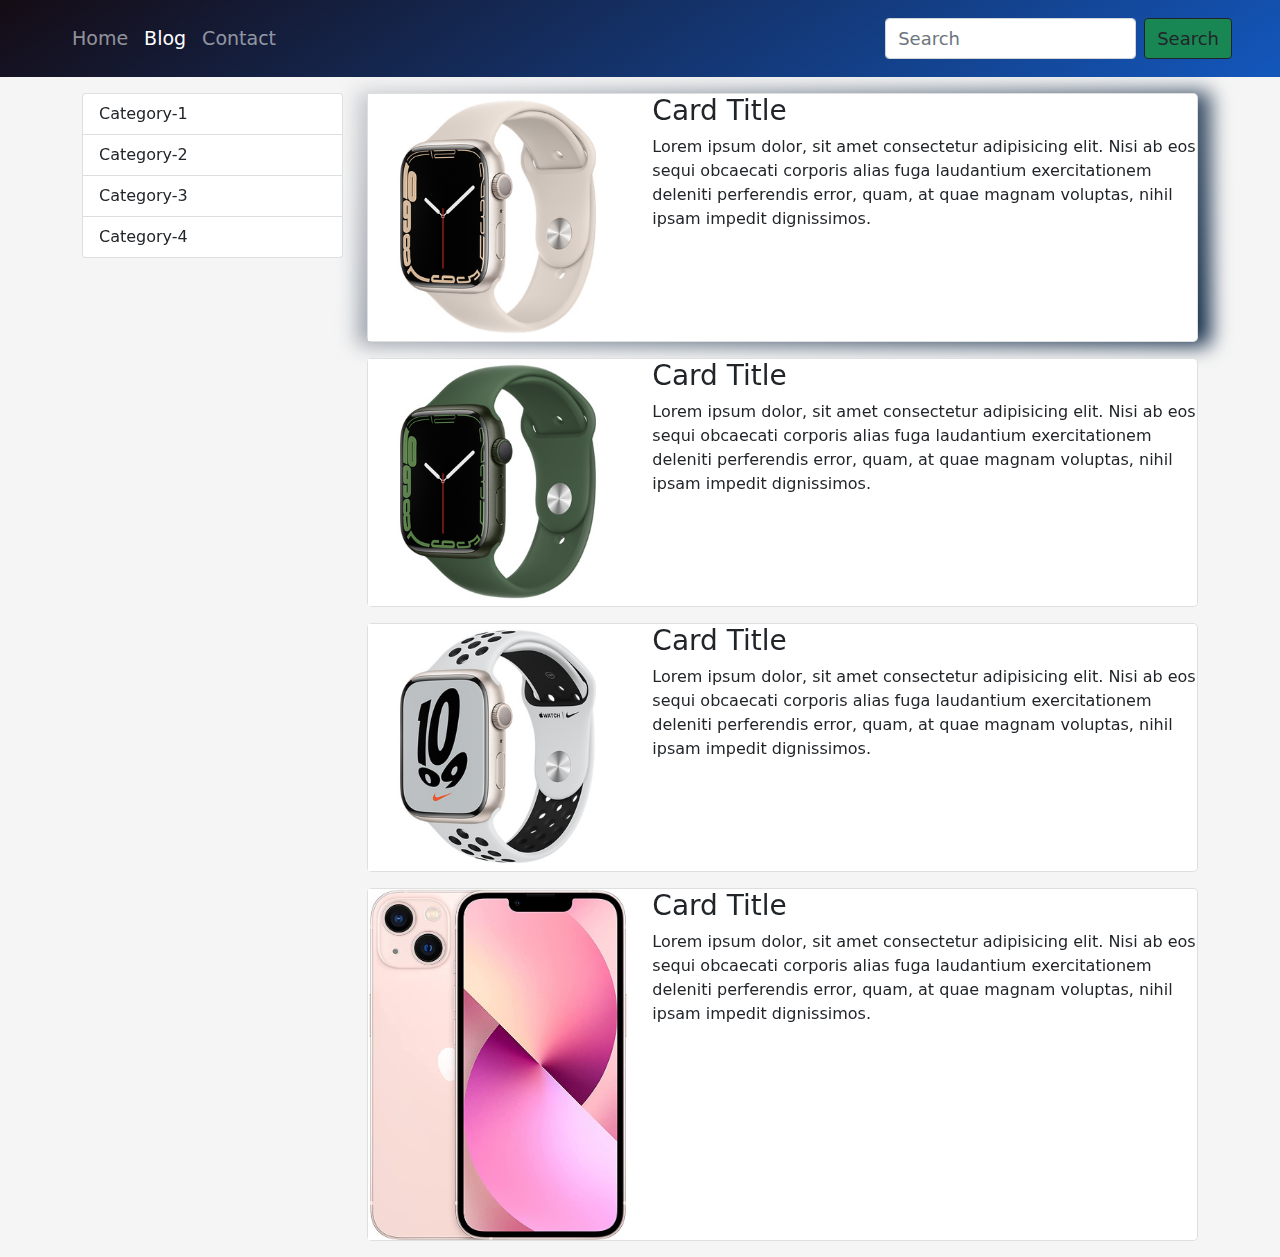
==== public/blog.html @ cefe0c94 "dizayn-3" ====
<!DOCTYPE html>
<html lang="en">
<head>
    <meta charset="UTF-8">
    <meta name="viewport" content="width=device-width, initial-scale=1.0">
    <title>Document</title>
    <link rel="stylesheet" href="../public/css/bootstrap.css">
    <link rel="stylesheet" href="https://cdnjs.cloudflare.com/ajax/libs/font-awesome/6.1.0/css/all.min.css" integrity="sha512-10/jx2EXwxxWqCLX/hHth/vu2KY3jCF70dCQB8TSgNjbCVAC/8vai53GfMDrO2Emgwccf2pJqxct9ehpzG+MTw==" crossorigin="anonymous" referrerpolicy="no-referrer" />
</head>
<body>
    <section class="navbar-section">
        <div class="container-fluid bg-blur py-lg-2">
            <nav class="navbar navbar-expand-lg navbar-dark">
                <div class="container-fluid mx-lg-4">
                  <a class="navbar-brand" href="#"><i class="fa fa-home-lg"></i></a>
                  <button class="navbar-toggler" type="button" data-bs-toggle="collapse" data-bs-target="#mobileView" aria-controls="navbarSupportedContent" aria-expanded="false" aria-label="Toggle navigation">
                    <span class="navbar-toggler-icon"></span>
                  </button>
                  <!-- nav-items -->
                  <div class="collapse navbar-collapse" id="mobileView">
                    <ul class="navbar-nav me-auto mb-2 mb-lg-0 nav-items ">
                      <li class="nav-item">
                        <a class="nav-link" aria-current="page" href="../public/index.html">Home</a>
                      </li>
                      <li class="nav-item">
                        <a class="nav-link active" href="../public/blog.html">Blog</a>
                      </li>
                      <li class="nav-item">
                        <a class="nav-link" href="#">Contact</a>
                      </li>
                    </ul>
                    <form class="d-flex nav-form">
                      <input class="form-control me-2" type="search" placeholder="Search" aria-label="Search">
                      <button class="btn btn-outline-dark btn-success" type="submit">Search</button>
                    </form>
                  </div>
                </div>
              </nav>
        </div>
    </section>

    <section class="container mt-3">
        <div class="row">
            <div class="col-3">
                <div class="list-group">
                    <button type="button" class="list-group-item list-group-item-action">Category-1</button>
                    <button type="button" class="list-group-item list-group-item-action">Category-2</button>
                    <button type="button" class="list-group-item list-group-item-action">Category-3</button>
                    <button type="button" class="list-group-item list-group-item-action">Category-4</button>
                  </div>
            </div>
            <div class="col-9">
                <div class="card mb-3 rounded-3 card-blog">
                    <div class="row">
                        <div class="col-4">
                            <div class="">
                                <img src="../public/img/1.jpeg" alt="" class="img-fluid">
                            </div>
                        </div>
                        <div class="col-8">
                            <h3>Card Title</h3>
                            <p>Lorem ipsum dolor, sit amet consectetur adipisicing elit. Nisi ab eos sequi obcaecati corporis alias fuga laudantium exercitationem deleniti perferendis error, quam, at quae magnam voluptas, nihil ipsam impedit dignissimos.</p>
                        </div>
                    </div>
                </div>
                <div class="card mb-3 rounded-3">
                    <div class="row">
                        <div class="col-4">
                            <div class="">
                                <img src="../public/img/2.jpeg" alt="" class="img-fluid">
                            </div>
                        </div>
                        <div class="col-8">
                            <h3>Card Title</h3>
                            <p>Lorem ipsum dolor, sit amet consectetur adipisicing elit. Nisi ab eos sequi obcaecati corporis alias fuga laudantium exercitationem deleniti perferendis error, quam, at quae magnam voluptas, nihil ipsam impedit dignissimos.</p>
                        </div>
                    </div>
                </div>
                <div class="card mb-3 rounded-3">
                    <div class="row">
                        <div class="col-4">
                            <div class="">
                                <img src="../public/img/3.jpeg" alt="" class="img-fluid">
                            </div>
                        </div>
                        <div class="col-8">
                            <h3>Card Title</h3>
                            <p>Lorem ipsum dolor, sit amet consectetur adipisicing elit. Nisi ab eos sequi obcaecati corporis alias fuga laudantium exercitationem deleniti perferendis error, quam, at quae magnam voluptas, nihil ipsam impedit dignissimos.</p>
                        </div>
                    </div>
                </div>
                <div class="card mb-3 rounded-3">
                    <div class="row">
                        <div class="col-4">
                            <div class="">
                                <img src="../public/img/4.jpeg" alt="" class="img-fluid">
                            </div>
                        </div>
                        <div class="col-8">
                            <h3>Card Title</h3>
                            <p>Lorem ipsum dolor, sit amet consectetur adipisicing elit. Nisi ab eos sequi obcaecati corporis alias fuga laudantium exercitationem deleniti perferendis error, quam, at quae magnam voluptas, nihil ipsam impedit dignissimos.</p>
                        </div>
                    </div>
                </div>
            </div>
        </div>
    </section>
    
    <script src="https://cdn.jsdelivr.net/npm/bootstrap@5.1.3/dist/js/bootstrap.bundle.min.js" integrity="sha384-ka7Sk0Gln4gmtz2MlQnikT1wXgYsOg+OMhuP+IlRH9sENBO0LRn5q+8nbTov4+1p" crossorigin="anonymous"></script>

</body>
</html>
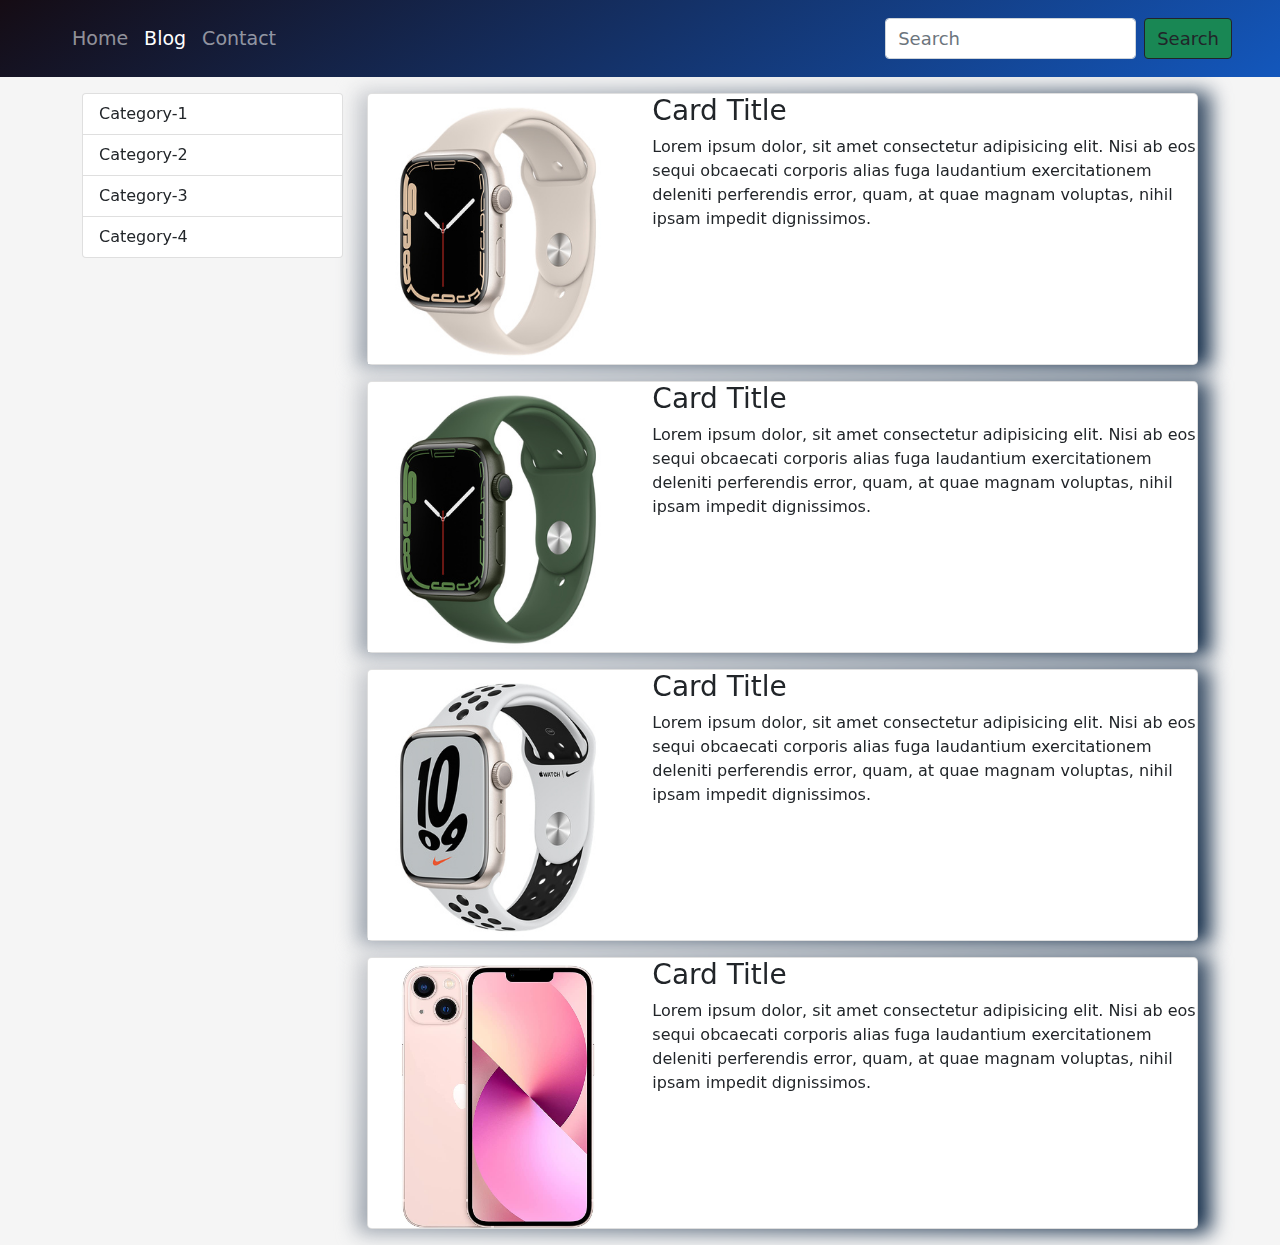
==== commit 2a9cacff: "design-08.07.23" ====
--- a/public/blog.html
+++ b/public/blog.html
@@ -9,8 +9,8 @@
 </head>
 <body>
     <section class="navbar-section">
-        <div class="container-fluid bg-blur py-lg-2">
-            <nav class="navbar navbar-expand-lg navbar-dark">
+        <div class="container-fluid bg-blur py-lg-2 blg-container">
+            <nav class="navbar navbar-expand-lg navbar-dark blg-navbar">
                 <div class="container-fluid mx-lg-4">
                   <a class="navbar-brand" href="#"><i class="fa fa-home-lg"></i></a>
                   <button class="navbar-toggler" type="button" data-bs-toggle="collapse" data-bs-target="#mobileView" aria-controls="navbarSupportedContent" aria-expanded="false" aria-label="Toggle navigation">
@@ -42,7 +42,7 @@
     <section class="container mt-3">
         <div class="row">
             <div class="col-3">
-                <div class="list-group">
+                <div class="list-group blg-list-group">
                     <button type="button" class="list-group-item list-group-item-action">Category-1</button>
                     <button type="button" class="list-group-item list-group-item-action">Category-2</button>
                     <button type="button" class="list-group-item list-group-item-action">Category-3</button>
@@ -53,8 +53,8 @@
                 <div class="card mb-3 rounded-3 card-blog">
                     <div class="row">
                         <div class="col-4">
-                            <div class="">
-                                <img src="../public/img/1.jpeg" alt="" class="img-fluid">
+                            <div class="img-wrap">
+                                <img src="../public/img/1.jpeg" alt="" class="img-cover">
                             </div>
                         </div>
                         <div class="col-8">
@@ -63,11 +63,11 @@
                         </div>
                     </div>
                 </div>
-                <div class="card mb-3 rounded-3">
+                <div class="card mb-3 rounded-3 card-blog">
                     <div class="row">
                         <div class="col-4">
-                            <div class="">
-                                <img src="../public/img/2.jpeg" alt="" class="img-fluid">
+                            <div class="img-wrap">
+                                <img src="../public/img/2.jpeg" alt="" class="img-cover">
                             </div>
                         </div>
                         <div class="col-8">
@@ -76,11 +76,11 @@
                         </div>
                     </div>
                 </div>
-                <div class="card mb-3 rounded-3">
+                <div class="card mb-3 rounded-3 card-blog">
                     <div class="row">
                         <div class="col-4">
-                            <div class="">
-                                <img src="../public/img/3.jpeg" alt="" class="img-fluid">
+                            <div class="img-wrap">
+                                <img src="../public/img/3.jpeg" alt="" class="img-cover">
                             </div>
                         </div>
                         <div class="col-8">
@@ -89,11 +89,11 @@
                         </div>
                     </div>
                 </div>
-                <div class="card mb-3 rounded-3">
+                <div class="card mb-3 rounded-3 card-blog">
                     <div class="row">
                         <div class="col-4">
-                            <div class="">
-                                <img src="../public/img/4.jpeg" alt="" class="img-fluid">
+                            <div class="img-wrap">
+                                <img src="../public/img/4.jpeg" alt="" class="img-cover">
                             </div>
                         </div>
                         <div class="col-8">
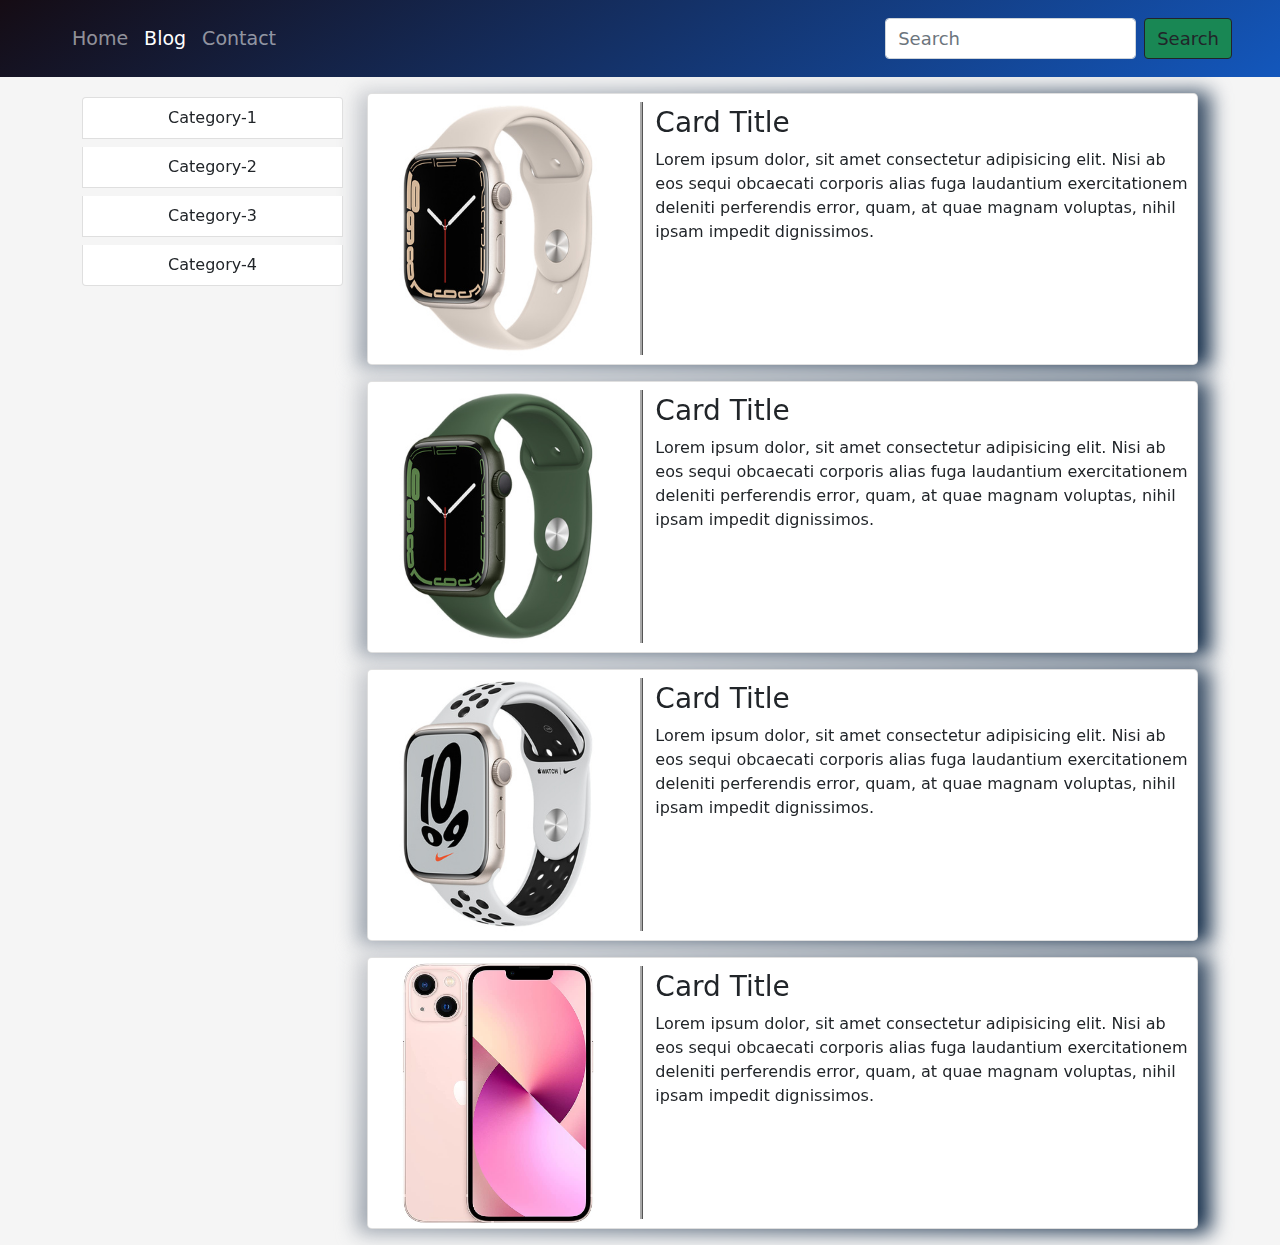
==== commit 3d20c2a6: "design-08.07.23" ====
--- a/public/blog.html
+++ b/public/blog.html
@@ -35,18 +35,18 @@
                     </form>
                   </div>
                 </div>
-              </nav>
+            </nav>
         </div>
     </section>
 
     <section class="container mt-3">
         <div class="row">
             <div class="col-3">
-                <div class="list-group blg-list-group">
-                    <button type="button" class="list-group-item list-group-item-action">Category-1</button>
-                    <button type="button" class="list-group-item list-group-item-action">Category-2</button>
-                    <button type="button" class="list-group-item list-group-item-action">Category-3</button>
-                    <button type="button" class="list-group-item list-group-item-action">Category-4</button>
+                <div class="list-group bgl-list-group">
+                    <button type="button" class="list-group-item my-1">Category-1</button>
+                    <button type="button" class="list-group-item my-1">Category-2</button>
+                    <button type="button" class="list-group-item my-1">Category-3</button>
+                    <button type="button" class="list-group-item my-1">Category-4</button>
                   </div>
             </div>
             <div class="col-9">
@@ -57,9 +57,9 @@
                                 <img src="../public/img/1.jpeg" alt="" class="img-cover">
                             </div>
                         </div>
-                        <div class="col-8">
-                            <h3>Card Title</h3>
-                            <p>Lorem ipsum dolor, sit amet consectetur adipisicing elit. Nisi ab eos sequi obcaecati corporis alias fuga laudantium exercitationem deleniti perferendis error, quam, at quae magnam voluptas, nihil ipsam impedit dignissimos.</p>
+                        <div class="col-8 card-info-wrap pt-1">
+                            <h3 class="card-title">Card Title</h3>
+                            <p class="card-text">Lorem ipsum dolor, sit amet consectetur adipisicing elit. Nisi ab eos sequi obcaecati corporis alias fuga laudantium exercitationem deleniti perferendis error, quam, at quae magnam voluptas, nihil ipsam impedit dignissimos.</p>
                         </div>
                     </div>
                 </div>
@@ -70,9 +70,9 @@
                                 <img src="../public/img/2.jpeg" alt="" class="img-cover">
                             </div>
                         </div>
-                        <div class="col-8">
-                            <h3>Card Title</h3>
-                            <p>Lorem ipsum dolor, sit amet consectetur adipisicing elit. Nisi ab eos sequi obcaecati corporis alias fuga laudantium exercitationem deleniti perferendis error, quam, at quae magnam voluptas, nihil ipsam impedit dignissimos.</p>
+                        <div class="col-8 card-info-wrap pt-1">
+                            <h3 class="card-title">Card Title</h3>
+                            <p class="card-text">Lorem ipsum dolor, sit amet consectetur adipisicing elit. Nisi ab eos sequi obcaecati corporis alias fuga laudantium exercitationem deleniti perferendis error, quam, at quae magnam voluptas, nihil ipsam impedit dignissimos.</p>
                         </div>
                     </div>
                 </div>
@@ -83,9 +83,9 @@
                                 <img src="../public/img/3.jpeg" alt="" class="img-cover">
                             </div>
                         </div>
-                        <div class="col-8">
-                            <h3>Card Title</h3>
-                            <p>Lorem ipsum dolor, sit amet consectetur adipisicing elit. Nisi ab eos sequi obcaecati corporis alias fuga laudantium exercitationem deleniti perferendis error, quam, at quae magnam voluptas, nihil ipsam impedit dignissimos.</p>
+                        <div class="col-8 card-info-wrap pt-1">
+                            <h3 class="card-title">Card Title</h3>
+                            <p class="card-text">Lorem ipsum dolor, sit amet consectetur adipisicing elit. Nisi ab eos sequi obcaecati corporis alias fuga laudantium exercitationem deleniti perferendis error, quam, at quae magnam voluptas, nihil ipsam impedit dignissimos.</p>
                         </div>
                     </div>
                 </div>
@@ -96,9 +96,9 @@
                                 <img src="../public/img/4.jpeg" alt="" class="img-cover">
                             </div>
                         </div>
-                        <div class="col-8">
-                            <h3>Card Title</h3>
-                            <p>Lorem ipsum dolor, sit amet consectetur adipisicing elit. Nisi ab eos sequi obcaecati corporis alias fuga laudantium exercitationem deleniti perferendis error, quam, at quae magnam voluptas, nihil ipsam impedit dignissimos.</p>
+                        <div class="col-8 card-info-wrap pt-1">
+                            <h3 class="card-title">Card Title</h3>
+                            <p class="card-text">Lorem ipsum dolor, sit amet consectetur adipisicing elit. Nisi ab eos sequi obcaecati corporis alias fuga laudantium exercitationem deleniti perferendis error, quam, at quae magnam voluptas, nihil ipsam impedit dignissimos.</p>
                         </div>
                     </div>
                 </div>
